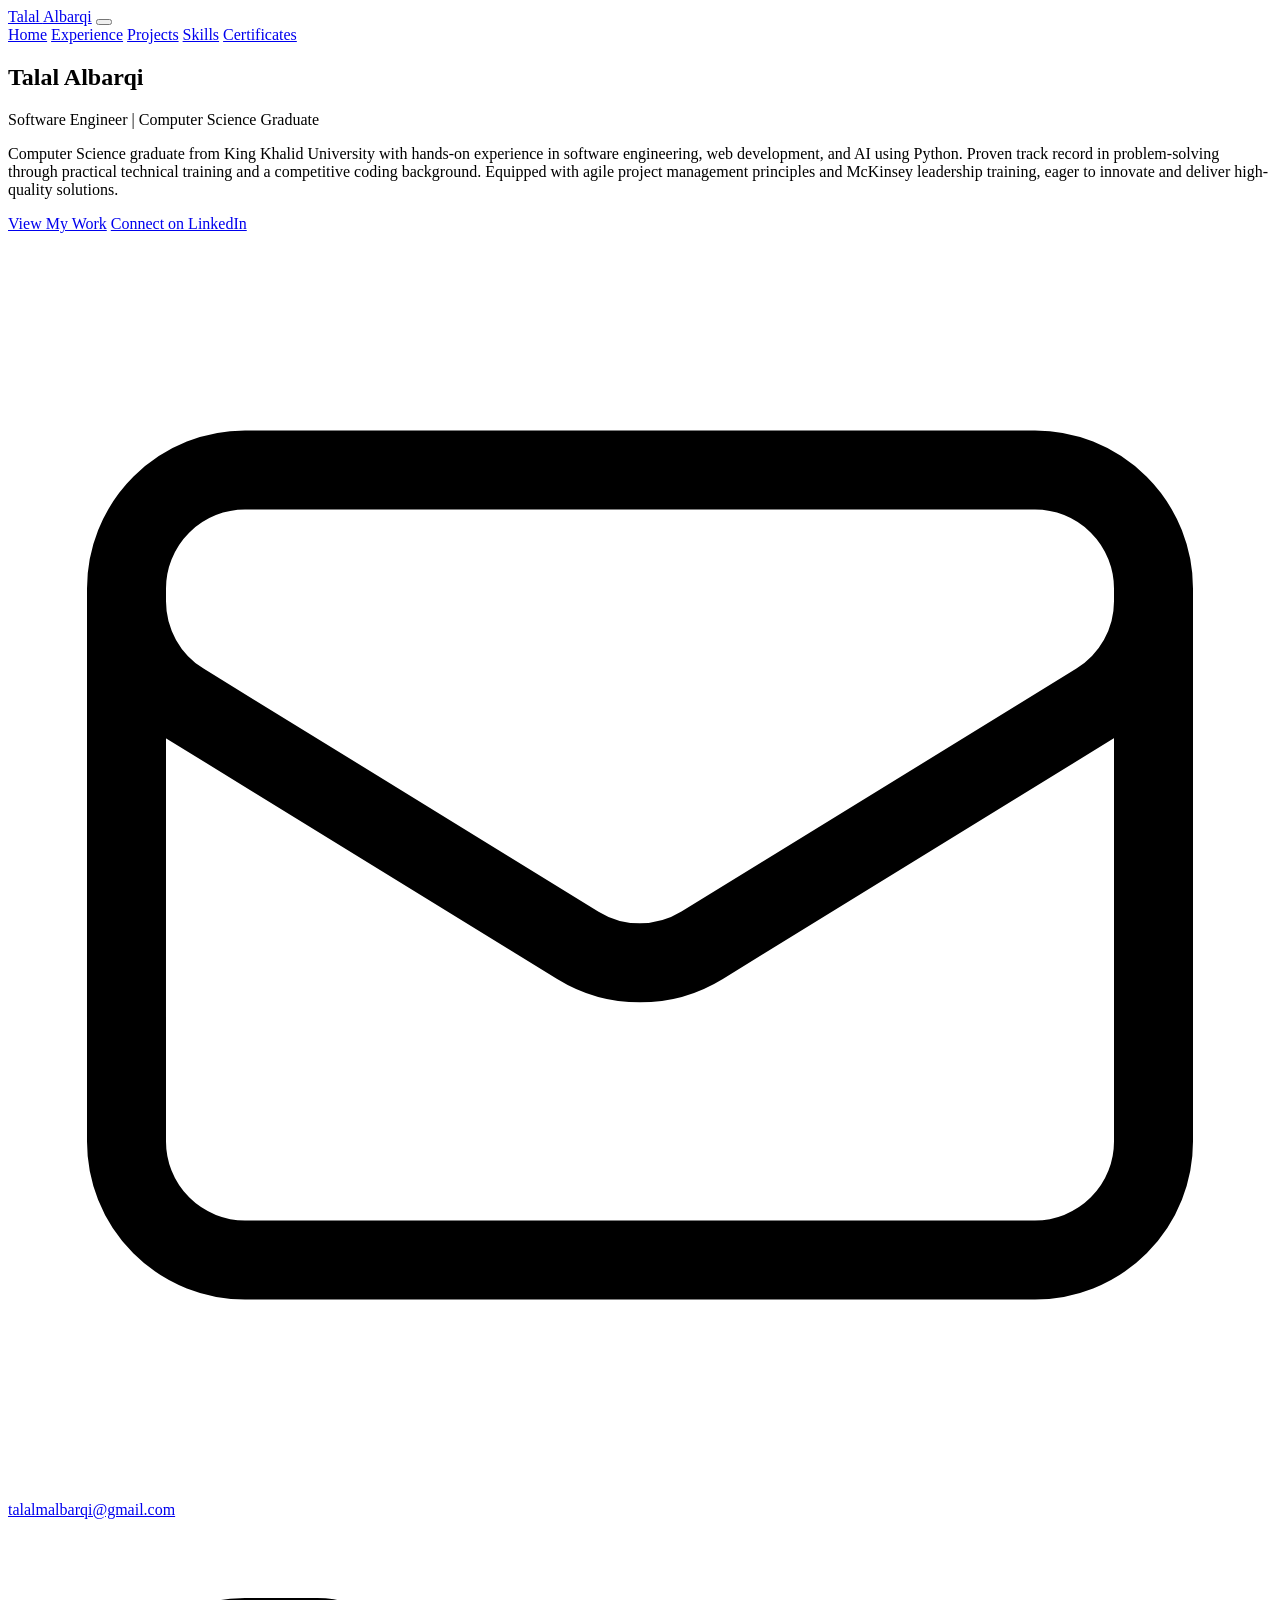
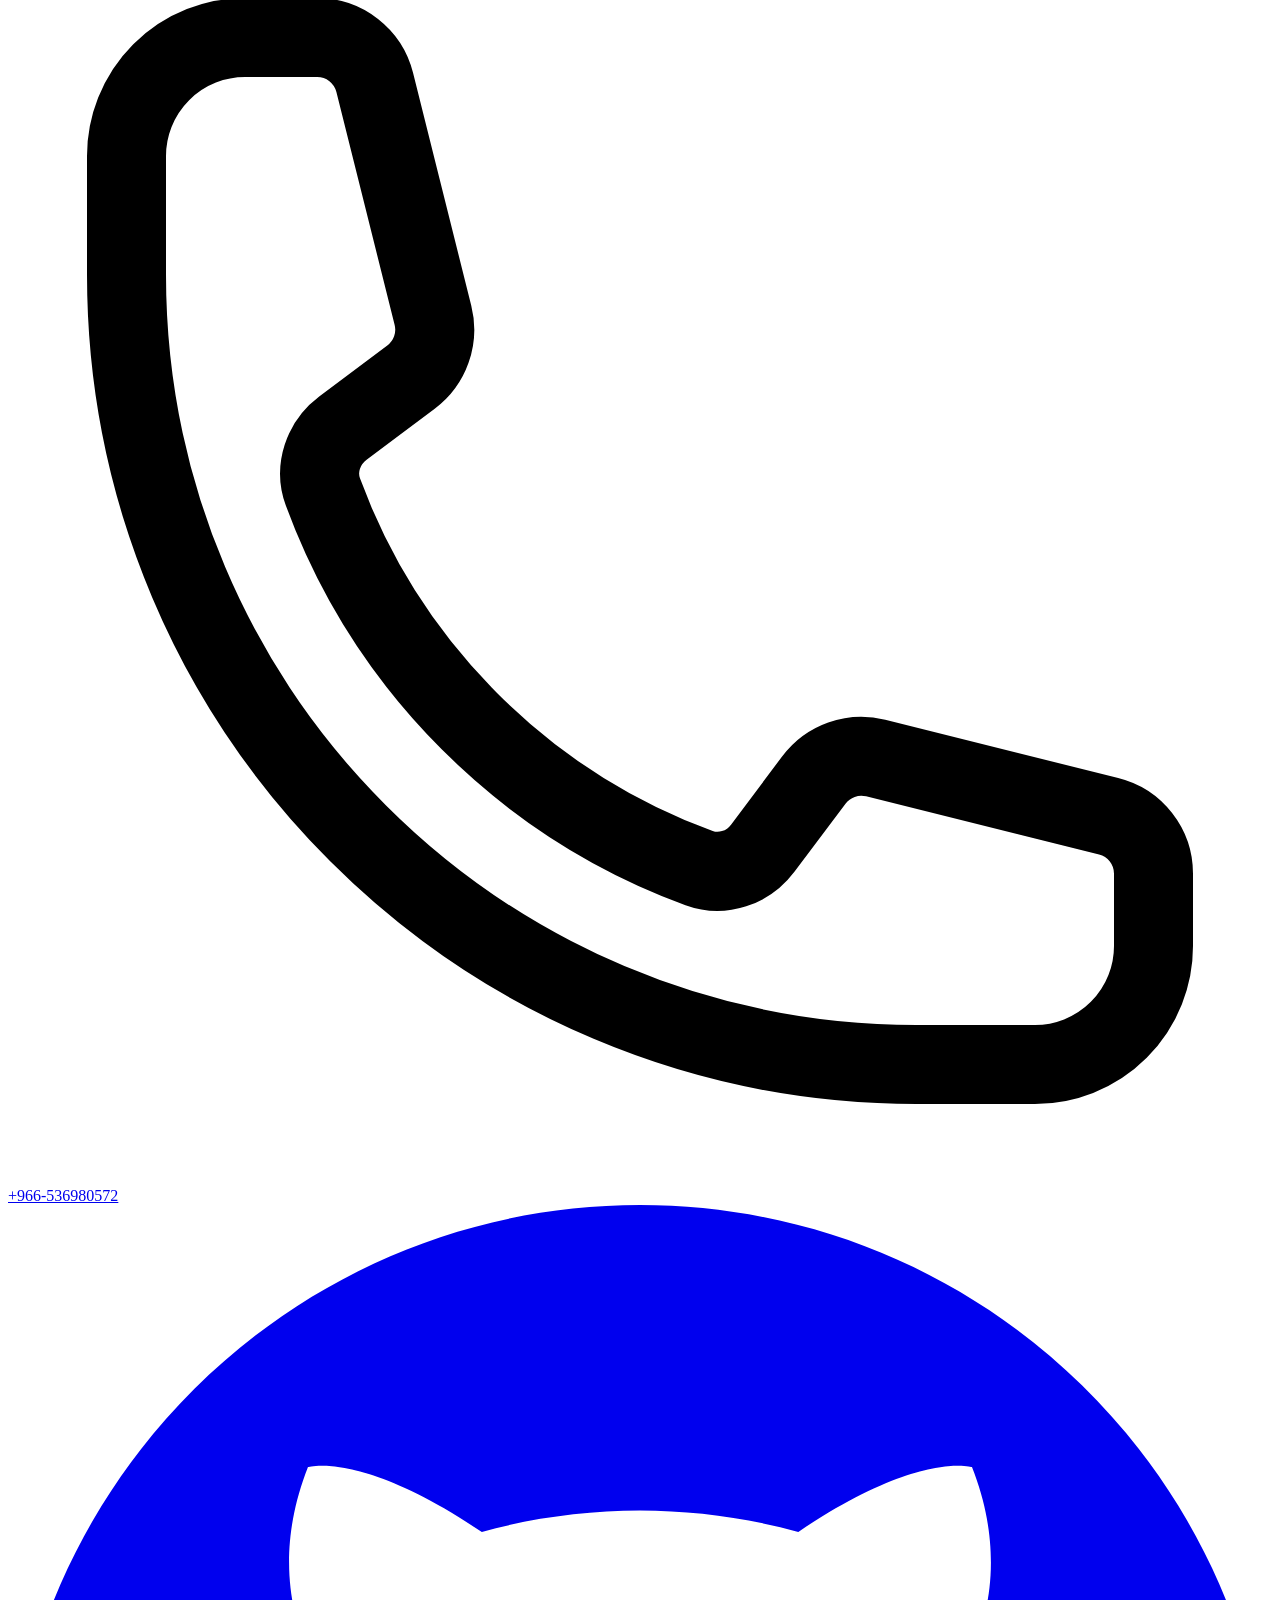
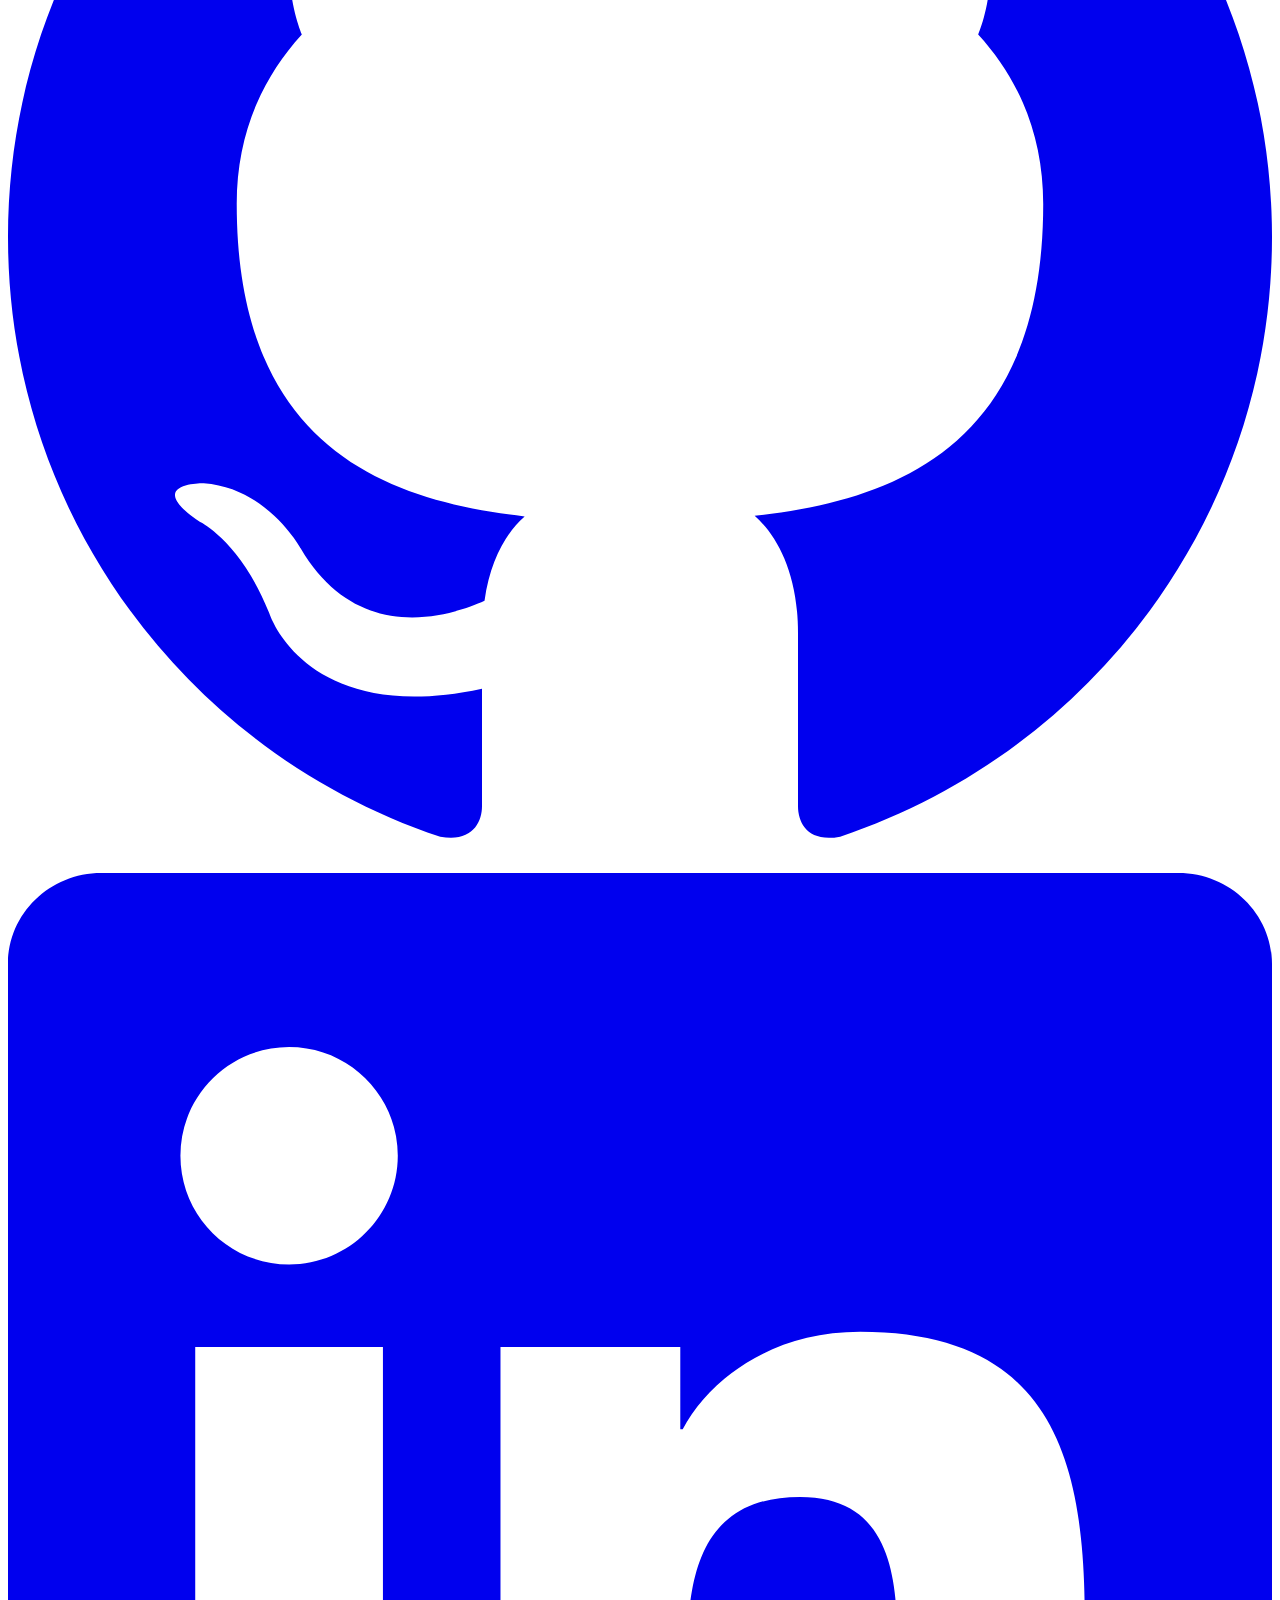
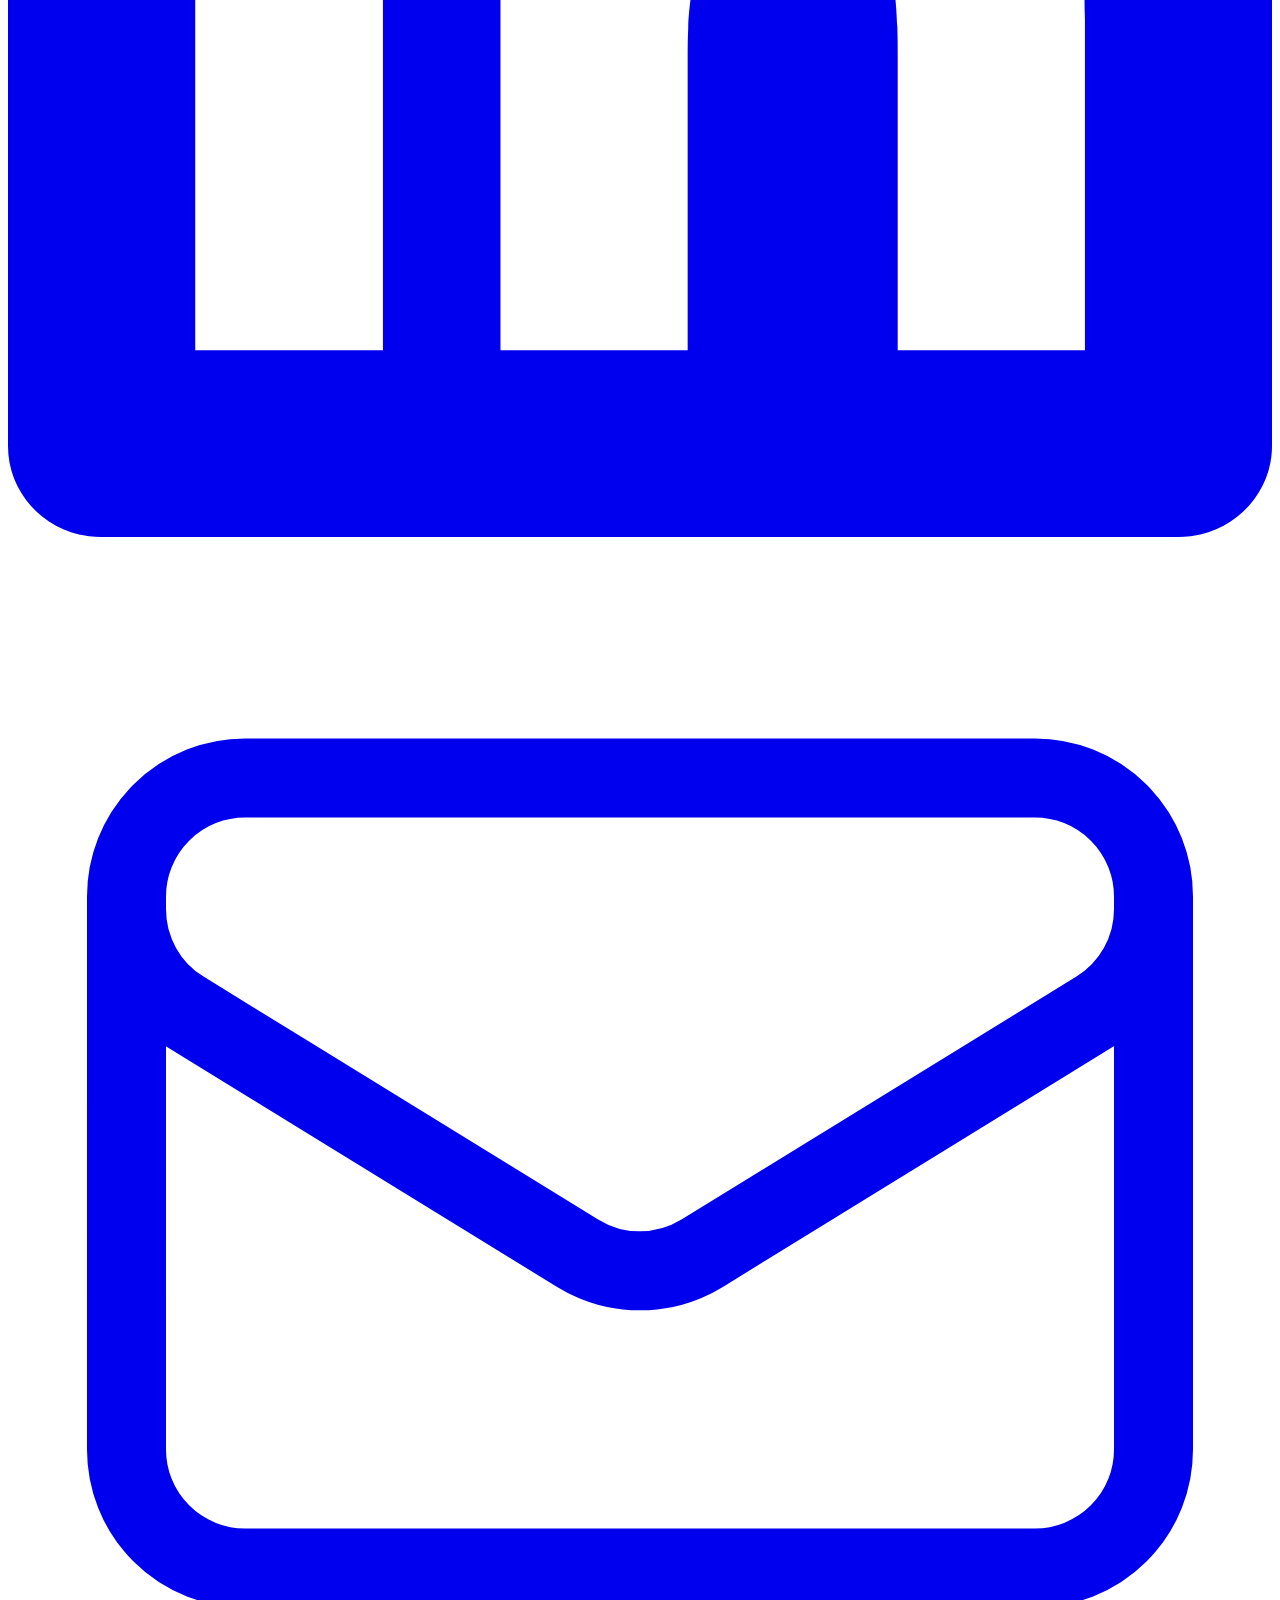
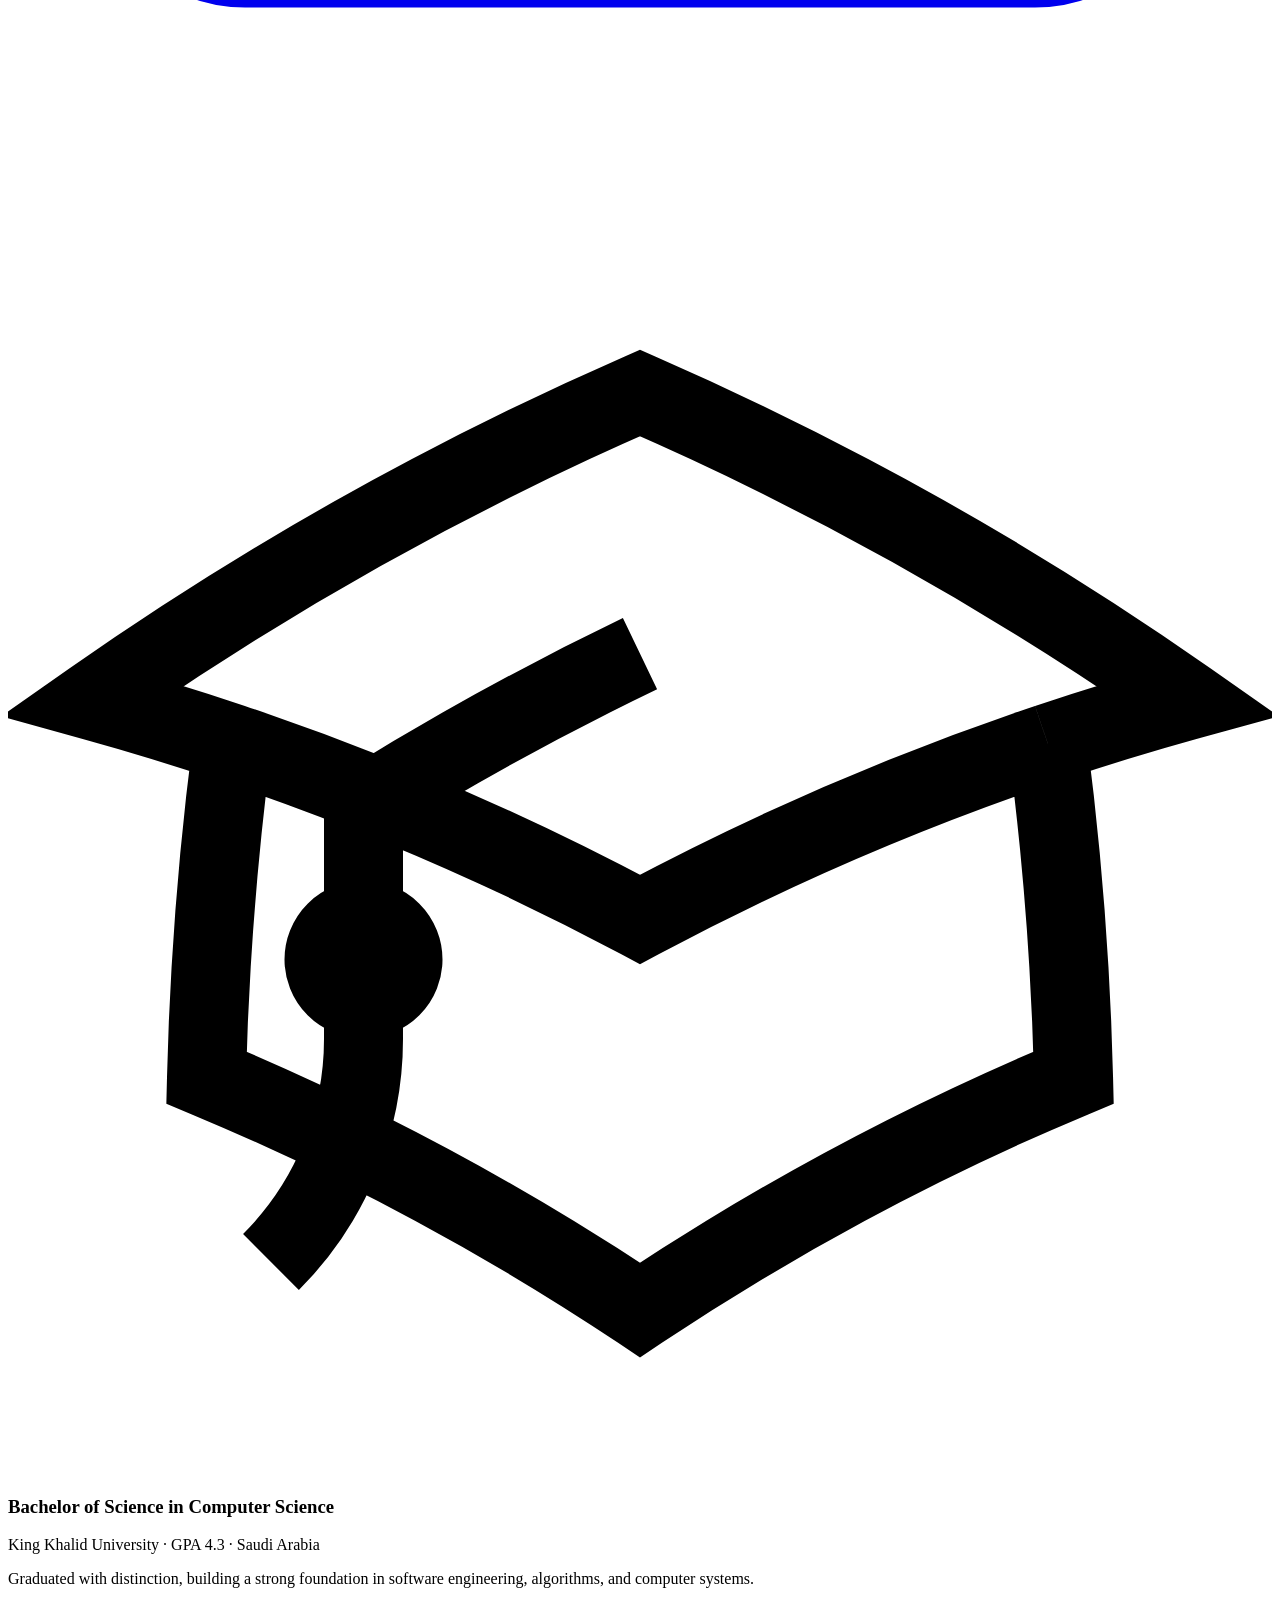
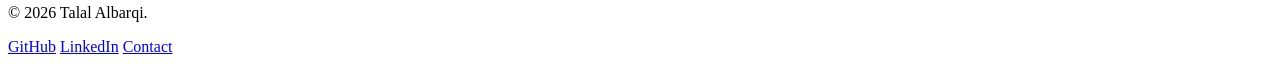
==== index.html @ 14ae24a8 "Add files via upload" ====
<!DOCTYPE html>
<html lang="en">
<head>
  <meta charset="UTF-8">
  <meta name="viewport" content="width=device-width, initial-scale=1.0">
  <meta name="description" content="Talal Albarqi - Software Engineer Portfolio. Computer Science graduate specializing in Machine Learning, Networking, and Web Development.">
  <title>Talal Albarqi</title>
  <link rel="preconnect" href="https://fonts.googleapis.com">
  <link rel="preconnect" href="https://fonts.gstatic.com" crossorigin>
  <link href="https://fonts.googleapis.com/css2?family=Inter:wght@400;500;600;700;800&family=Noto+Sans+Arabic:wght@400;600;700&display=swap" rel="stylesheet">
  <link rel="stylesheet" href="css/styles.css">
</head>
<body>

  <nav class="navbar">
    <div class="container">
      <a href="index.html" class="logo">Talal <span>Albarqi</span></a>
      <button class="nav-toggle" aria-label="Toggle navigation">
        <span></span>
        <span></span>
        <span></span>
      </button>
      <div class="nav-links">
        <a href="index.html" class="active">Home</a>
        <a href="experience.html">Experience</a>
        <a href="projects.html">Projects</a>
        <a href="skills.html">Skills</a>
        <a href="certificates.html">Certificates</a>
      </div>
    </div>
  </nav>

  <section class="hero">
    <div class="container">
      <div class="hero-content">
        <h1>Talal Albarqi</h1>
        <p class="hero-title"><span class="highlight">Software Engineer</span> | Computer Science Graduate</p>
        <p class="hero-about">
          Computer Science graduate from King Khalid University with hands-on experience in software engineering, web development, and AI using Python. Proven track record in problem-solving through practical technical training and a competitive coding background. Equipped with agile project management principles and McKinsey leadership training, eager to innovate and deliver high-quality solutions.
        </p>
        <div class="hero-actions">
          <a href="projects.html" class="btn btn-primary">View My Work</a>
          <a href="https://www.linkedin.com/in/talal-albarqi-62b97927b" target="_blank" rel="noopener noreferrer" class="btn btn-outline">Connect on LinkedIn</a>
        </div>
        <div class="hero-contact">
          <div class="contact-item">
            <svg xmlns="http://www.w3.org/2000/svg" fill="none" viewBox="0 0 24 24" stroke-width="1.5" stroke="currentColor"><path stroke-linecap="round" stroke-linejoin="round" d="M21.75 6.75v10.5a2.25 2.25 0 01-2.25 2.25h-15a2.25 2.25 0 01-2.25-2.25V6.75m19.5 0A2.25 2.25 0 0019.5 4.5h-15a2.25 2.25 0 00-2.25 2.25m19.5 0v.243a2.25 2.25 0 01-1.07 1.916l-7.5 4.615a2.25 2.25 0 01-2.36 0L3.32 8.91a2.25 2.25 0 01-1.07-1.916V6.75" /></svg>
            <a href="mailto:talalmalbarqi@gmail.com">talalmalbarqi@gmail.com</a>
          </div>
          <div class="contact-item">
            <svg xmlns="http://www.w3.org/2000/svg" fill="none" viewBox="0 0 24 24" stroke-width="1.5" stroke="currentColor"><path stroke-linecap="round" stroke-linejoin="round" d="M2.25 6.75c0 8.284 6.716 15 15 15h2.25a2.25 2.25 0 002.25-2.25v-1.372c0-.516-.351-.966-.852-1.091l-4.423-1.106c-.44-.11-.902.055-1.173.417l-.97 1.293c-.282.376-.769.542-1.21.38a12.035 12.035 0 01-7.143-7.143c-.162-.441.004-.928.38-1.21l1.293-.97c.363-.271.527-.734.417-1.173L6.963 3.102a1.125 1.125 0 00-1.091-.852H4.5A2.25 2.25 0 002.25 4.5v2.25z" /></svg>
            <a href="tel:+966536980572">+966-536980572</a>
          </div>
        </div>
        <div class="social-links">
          <a href="https://github.com/Talal-ALBarqi" target="_blank" rel="noopener noreferrer" class="social-link" aria-label="GitHub">
            <svg xmlns="http://www.w3.org/2000/svg" viewBox="0 0 24 24" fill="currentColor"><path d="M12 0c-6.626 0-12 5.373-12 12 0 5.302 3.438 9.8 8.207 11.387.599.111.793-.261.793-.577v-2.234c-3.338.726-4.033-1.416-4.033-1.416-.546-1.387-1.333-1.756-1.333-1.756-1.089-.745.083-.729.083-.729 1.205.084 1.839 1.237 1.839 1.237 1.07 1.834 2.807 1.304 3.492.997.107-.775.418-1.305.762-1.604-2.665-.305-5.467-1.334-5.467-5.931 0-1.311.469-2.381 1.236-3.221-.124-.303-.535-1.524.117-3.176 0 0 1.008-.322 3.301 1.23.957-.266 1.983-.399 3.003-.404 1.02.005 2.047.138 3.006.404 2.291-1.552 3.297-1.23 3.297-1.23.653 1.653.242 2.874.118 3.176.77.84 1.235 1.911 1.235 3.221 0 4.609-2.807 5.624-5.479 5.921.43.372.823 1.102.823 2.222v3.293c0 .319.192.694.801.576 4.765-1.589 8.199-6.086 8.199-11.386 0-6.627-5.373-12-12-12z"/></svg>
          </a>
          <a href="https://www.linkedin.com/in/talal-albarqi-62b97927b" target="_blank" rel="noopener noreferrer" class="social-link" aria-label="LinkedIn">
            <svg xmlns="http://www.w3.org/2000/svg" viewBox="0 0 24 24" fill="currentColor"><path d="M20.447 20.452h-3.554v-5.569c0-1.328-.027-3.037-1.852-3.037-1.853 0-2.136 1.445-2.136 2.939v5.667H9.351V9h3.414v1.561h.046c.477-.9 1.637-1.85 3.37-1.85 3.601 0 4.267 2.37 4.267 5.455v6.286zM5.337 7.433c-1.144 0-2.063-.926-2.063-2.065 0-1.138.92-2.063 2.063-2.063 1.14 0 2.064.925 2.064 2.063 0 1.139-.925 2.065-2.064 2.065zm1.782 13.019H3.555V9h3.564v11.452zM22.225 0H1.771C.792 0 0 .774 0 1.729v20.542C0 23.227.792 24 1.771 24h20.451C23.2 24 24 23.227 24 22.271V1.729C24 .774 23.2 0 22.222 0h.003z"/></svg>
          </a>
          <a href="mailto:talalmalbarqi@gmail.com" class="social-link" aria-label="Email">
            <svg xmlns="http://www.w3.org/2000/svg" fill="none" viewBox="0 0 24 24" stroke-width="1.5" stroke="currentColor"><path stroke-linecap="round" stroke-linejoin="round" d="M21.75 6.75v10.5a2.25 2.25 0 01-2.25 2.25h-15a2.25 2.25 0 01-2.25-2.25V6.75m19.5 0A2.25 2.25 0 0019.5 4.5h-15a2.25 2.25 0 00-2.25 2.25m19.5 0v.243a2.25 2.25 0 01-1.07 1.916l-7.5 4.615a2.25 2.25 0 01-2.36 0L3.32 8.91a2.25 2.25 0 01-1.07-1.916V6.75" /></svg>
          </a>
        </div>
      </div>
    </div>
  </section>

  <section class="section">
    <div class="container">
      <div class="education-banner fade-in">
        <div class="education-icon">
          <svg xmlns="http://www.w3.org/2000/svg" fill="none" viewBox="0 0 24 24" stroke-width="1.5" stroke="currentColor"><path d="M4.26 10.147a60.438 60.438 0 0 0-.491 6.347A48.62 48.62 0 0 1 12 20.904a48.62 48.62 0 0 1 8.232-4.41 60.46 60.46 0 0 0-.491-6.347m-15.482 0a50.636 50.636 0 0 0-2.658-.813A59.906 59.906 0 0 1 12 3.493a59.903 59.903 0 0 1 10.399 5.84c-.896.248-1.783.52-2.658.814m-15.482 0A50.717 50.717 0 0 1 12 13.489a50.702 50.702 0 0 1 7.74-3.342M6.75 15a.75.75 0 1 0 0-1.5.75.75 0 0 0 0 1.5Zm0 0v-3.675A55.378 55.378 0 0 1 12 8.443m-7.007 11.55A5.981 5.981 0 0 0 6.75 15.75v-1.5" /></svg>
        </div>
        <div>
          <h3>Bachelor of Science in Computer Science</h3>
          <p class="meta">King Khalid University · GPA 4.3 · Saudi Arabia</p>
          <p>Graduated with distinction, building a strong foundation in software engineering, algorithms, and computer systems.</p>
        </div>
      </div>
    </div>
  </section>

  <footer class="footer">
    <div class="container">
      <p>&copy; 2026 Talal Albarqi.</p>
      <div class="footer-links">
        <a href="https://github.com/Talal-ALBarqi" target="_blank" rel="noopener noreferrer">GitHub</a>
        <a href="https://www.linkedin.com/in/talal-albarqi-62b97927b" target="_blank" rel="noopener noreferrer">LinkedIn</a>
        <a href="mailto:talalmalbarqi@gmail.com">Contact</a>
      </div>
    </div>
  </footer>

  <script src="js/main.js"></script>
</body>
</html>
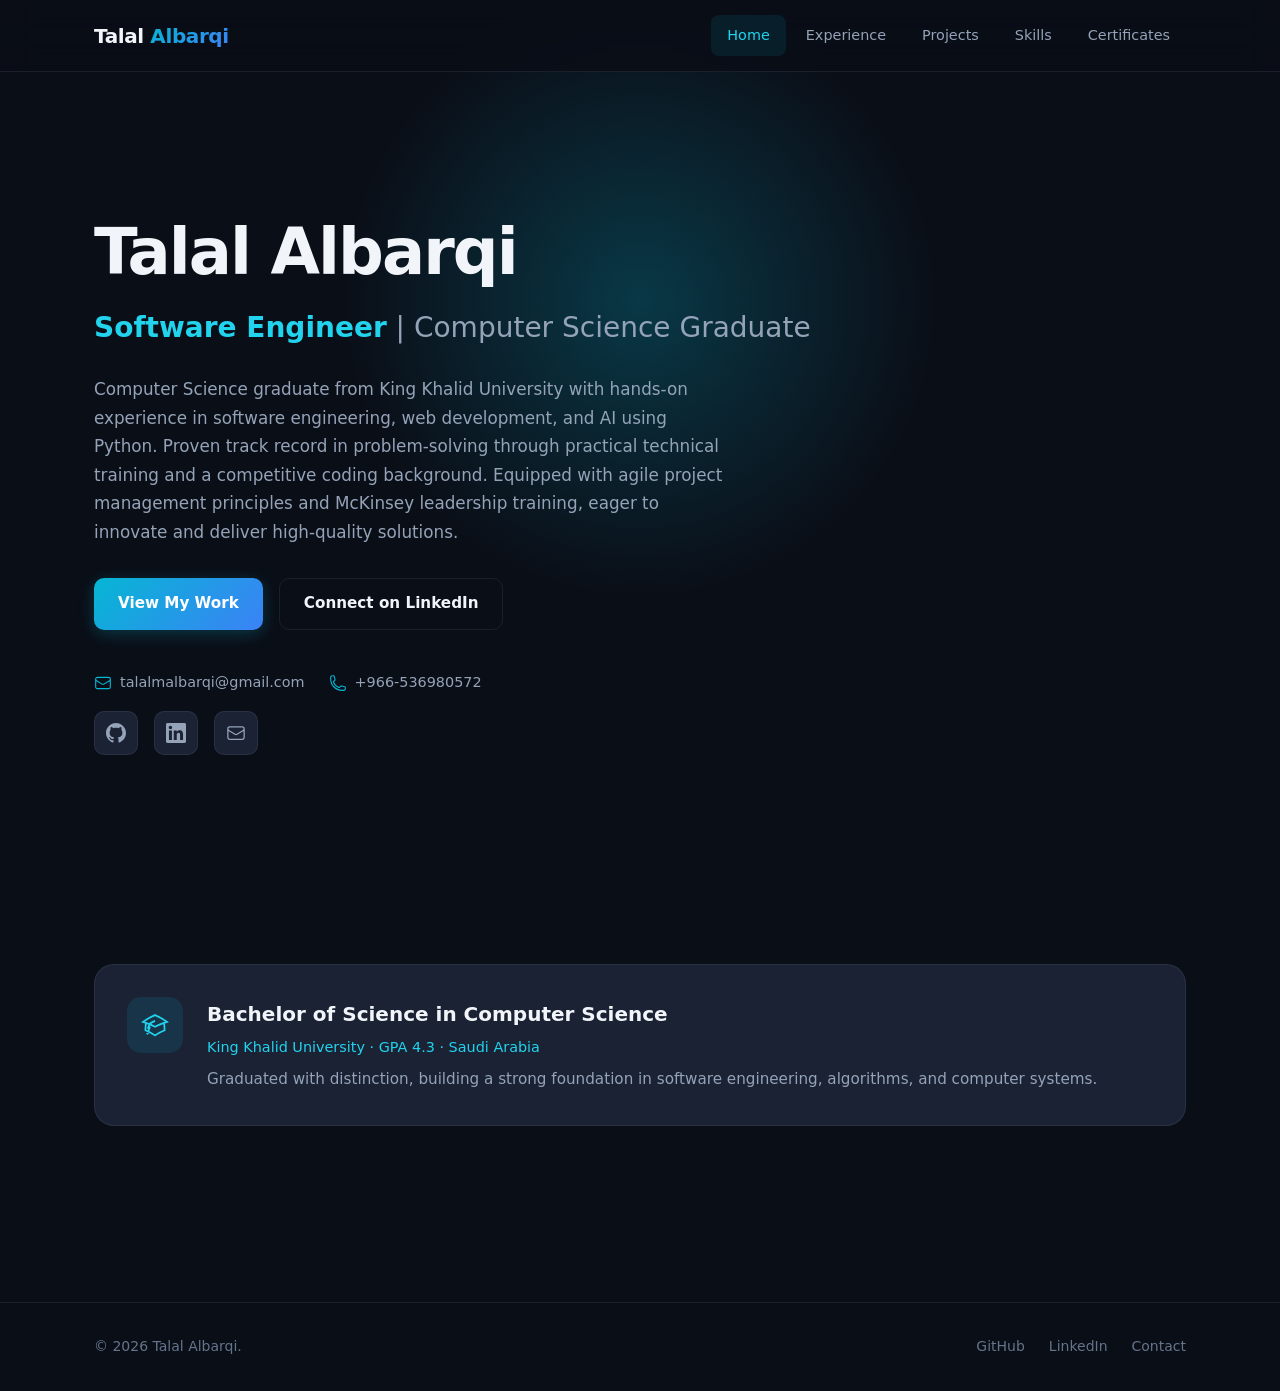
==== commit e679cb04: "Add files via upload" ====
--- a/index.html
+++ b/index.html
@@ -8,7 +8,7 @@
   <link rel="preconnect" href="https://fonts.googleapis.com">
   <link rel="preconnect" href="https://fonts.gstatic.com" crossorigin>
   <link href="https://fonts.googleapis.com/css2?family=Inter:wght@400;500;600;700;800&family=Noto+Sans+Arabic:wght@400;600;700&display=swap" rel="stylesheet">
-  <link rel="stylesheet" href="css/styles.css">
+  <link rel="stylesheet" href="styles.css">
 </head>
 <body>
 
@@ -93,6 +93,6 @@
     </div>
   </footer>
 
-  <script src="js/main.js"></script>
+  <script src="main.js"></script>
 </body>
 </html>
--- a/styles.css
+++ b/styles.css
@@ -0,0 +1,1077 @@
+/* ===== CSS Variables ===== */
+:root {
+  --bg-primary: #0a0e17;
+  --bg-secondary: #111827;
+  --bg-card: #1a2234;
+  --bg-card-hover: #1f2a40;
+  --text-primary: #f1f5f9;
+  --text-secondary: #94a3b8;
+  --text-muted: #64748b;
+  --accent: #06b6d4;
+  --accent-light: #22d3ee;
+  --accent-glow: rgba(6, 182, 212, 0.25);
+  --border: rgba(148, 163, 184, 0.12);
+  --gradient: linear-gradient(135deg, #06b6d4 0%, #3b82f6 100%);
+  --shadow: 0 4px 24px rgba(0, 0, 0, 0.4);
+  --radius: 12px;
+  --radius-lg: 20px;
+  --transition: 0.3s cubic-bezier(0.4, 0, 0.2, 1);
+  --nav-height: 72px;
+  --font: 'Inter', system-ui, -apple-system, sans-serif;
+  --font-ar: 'Noto Sans Arabic', 'Inter', sans-serif;
+}
+
+/* ===== Reset & Base ===== */
+*, *::before, *::after {
+  box-sizing: border-box;
+  margin: 0;
+  padding: 0;
+}
+
+html {
+  scroll-behavior: smooth;
+}
+
+body {
+  font-family: var(--font);
+  background-color: var(--bg-primary);
+  color: var(--text-primary);
+  line-height: 1.7;
+  min-height: 100vh;
+  overflow-x: hidden;
+}
+
+a {
+  color: var(--accent-light);
+  text-decoration: none;
+  transition: color var(--transition);
+}
+
+a:hover {
+  color: var(--accent);
+}
+
+img {
+  max-width: 100%;
+  display: block;
+}
+
+ul {
+  list-style: none;
+}
+
+.container {
+  width: 100%;
+  max-width: 1140px;
+  margin: 0 auto;
+  padding: 0 1.5rem;
+}
+
+/* ===== Navigation ===== */
+.navbar {
+  position: fixed;
+  top: 0;
+  left: 0;
+  right: 0;
+  height: var(--nav-height);
+  background: rgba(10, 14, 23, 0.85);
+  backdrop-filter: blur(16px);
+  border-bottom: 1px solid var(--border);
+  z-index: 1000;
+}
+
+.navbar .container {
+  display: flex;
+  align-items: center;
+  justify-content: space-between;
+  height: 100%;
+}
+
+.logo {
+  font-size: 1.25rem;
+  font-weight: 700;
+  color: var(--text-primary);
+  letter-spacing: -0.02em;
+}
+
+.logo span {
+  background: var(--gradient);
+  -webkit-background-clip: text;
+  -webkit-text-fill-color: transparent;
+  background-clip: text;
+}
+
+.nav-links {
+  display: flex;
+  align-items: center;
+  gap: 0.25rem;
+}
+
+.nav-links a {
+  color: var(--text-secondary);
+  font-size: 0.9rem;
+  font-weight: 500;
+  padding: 0.5rem 1rem;
+  border-radius: 8px;
+  transition: all var(--transition);
+}
+
+.nav-links a:hover,
+.nav-links a.active {
+  color: var(--text-primary);
+  background: rgba(6, 182, 212, 0.1);
+}
+
+.nav-links a.active {
+  color: var(--accent-light);
+}
+
+.nav-toggle {
+  display: none;
+  flex-direction: column;
+  gap: 5px;
+  background: none;
+  border: none;
+  cursor: pointer;
+  padding: 0.5rem;
+}
+
+.nav-toggle span {
+  display: block;
+  width: 24px;
+  height: 2px;
+  background: var(--text-primary);
+  border-radius: 2px;
+  transition: var(--transition);
+}
+
+/* ===== Hero Section ===== */
+.hero {
+  min-height: 100vh;
+  display: flex;
+  align-items: center;
+  padding-top: var(--nav-height);
+  position: relative;
+}
+
+.hero::before {
+  content: '';
+  position: absolute;
+  top: 0;
+  left: 50%;
+  transform: translateX(-50%);
+  width: 600px;
+  height: 600px;
+  background: radial-gradient(circle, var(--accent-glow) 0%, transparent 70%);
+  pointer-events: none;
+}
+
+.hero-content {
+  position: relative;
+  z-index: 1;
+}
+
+.hero-greeting {
+  font-size: 1.1rem;
+  color: var(--accent-light);
+  font-weight: 500;
+  margin-bottom: 0.75rem;
+  animation: fadeInUp 0.6s ease forwards;
+}
+
+.hero h1 {
+  font-size: clamp(2.5rem, 6vw, 4rem);
+  font-weight: 800;
+  letter-spacing: -0.03em;
+  line-height: 1.1;
+  margin-bottom: 1rem;
+  animation: fadeInUp 0.6s ease 0.1s forwards;
+  opacity: 0;
+}
+
+.hero-title {
+  font-size: clamp(1.25rem, 3vw, 1.75rem);
+  color: var(--text-secondary);
+  font-weight: 400;
+  margin-bottom: 1.5rem;
+  animation: fadeInUp 0.6s ease 0.2s forwards;
+  opacity: 0;
+}
+
+.hero-title .highlight {
+  color: var(--accent-light);
+  font-weight: 600;
+}
+
+.hero-about {
+  max-width: 640px;
+  color: var(--text-secondary);
+  font-size: 1.05rem;
+  margin-bottom: 2rem;
+  animation: fadeInUp 0.6s ease 0.3s forwards;
+  opacity: 0;
+}
+
+.hero-actions {
+  display: flex;
+  flex-wrap: wrap;
+  gap: 1rem;
+  margin-bottom: 2.5rem;
+  animation: fadeInUp 0.6s ease 0.4s forwards;
+  opacity: 0;
+}
+
+.btn {
+  display: inline-flex;
+  align-items: center;
+  gap: 0.5rem;
+  padding: 0.75rem 1.5rem;
+  border-radius: 10px;
+  font-size: 0.95rem;
+  font-weight: 600;
+  cursor: pointer;
+  border: none;
+  transition: all var(--transition);
+  font-family: var(--font);
+}
+
+.btn-primary {
+  background: var(--gradient);
+  color: #fff;
+  box-shadow: 0 4px 16px var(--accent-glow);
+}
+
+.btn-primary:hover {
+  transform: translateY(-2px);
+  box-shadow: 0 8px 24px var(--accent-glow);
+  color: #fff;
+}
+
+.btn-outline {
+  background: transparent;
+  color: var(--text-primary);
+  border: 1px solid var(--border);
+}
+
+.btn-outline:hover {
+  border-color: var(--accent);
+  background: rgba(6, 182, 212, 0.08);
+  color: var(--accent-light);
+}
+
+.hero-contact {
+  display: flex;
+  flex-wrap: wrap;
+  gap: 1.5rem;
+  animation: fadeInUp 0.6s ease 0.5s forwards;
+  opacity: 0;
+}
+
+.contact-item {
+  display: flex;
+  align-items: center;
+  gap: 0.5rem;
+  color: var(--text-secondary);
+  font-size: 0.9rem;
+}
+
+.contact-item svg {
+  width: 18px;
+  height: 18px;
+  color: var(--accent);
+  flex-shrink: 0;
+}
+
+.contact-item a {
+  color: var(--text-secondary);
+}
+
+.contact-item a:hover {
+  color: var(--accent-light);
+}
+
+/* ===== Page Header ===== */
+.page-header {
+  padding: calc(var(--nav-height) + 4rem) 0 3rem;
+  text-align: center;
+  position: relative;
+}
+
+.page-header::before {
+  content: '';
+  position: absolute;
+  top: 0;
+  left: 50%;
+  transform: translateX(-50%);
+  width: 400px;
+  height: 300px;
+  background: radial-gradient(circle, var(--accent-glow) 0%, transparent 70%);
+  pointer-events: none;
+}
+
+.page-header h1 {
+  font-size: clamp(2rem, 5vw, 3rem);
+  font-weight: 800;
+  letter-spacing: -0.03em;
+  margin-bottom: 0.75rem;
+  position: relative;
+}
+
+.page-header p {
+  color: var(--text-secondary);
+  font-size: 1.1rem;
+  max-width: 560px;
+  margin: 0 auto;
+  position: relative;
+}
+
+.page-header .arabic-title {
+  font-family: var(--font-ar);
+}
+
+/* ===== Section ===== */
+.section {
+  padding: 4rem 0;
+}
+
+.section-title {
+  font-size: 1.75rem;
+  font-weight: 700;
+  margin-bottom: 2rem;
+  letter-spacing: -0.02em;
+}
+
+.section-title span {
+  color: var(--accent-light);
+}
+
+/* ===== Cards ===== */
+.card {
+  background: var(--bg-card);
+  border: 1px solid var(--border);
+  border-radius: var(--radius-lg);
+  padding: 2rem;
+  transition: all var(--transition);
+}
+
+.card:hover {
+  background: var(--bg-card-hover);
+  border-color: rgba(6, 182, 212, 0.2);
+  transform: translateY(-4px);
+  box-shadow: var(--shadow);
+}
+
+/* ===== Education Banner ===== */
+.education-banner {
+  background: var(--bg-card);
+  border: 1px solid var(--border);
+  border-radius: var(--radius-lg);
+  padding: 2rem;
+  display: flex;
+  align-items: flex-start;
+  gap: 1.5rem;
+  margin-bottom: 3rem;
+}
+
+.education-icon {
+  width: 56px;
+  height: 56px;
+  background: rgba(6, 182, 212, 0.12);
+  border-radius: 14px;
+  display: flex;
+  align-items: center;
+  justify-content: center;
+  flex-shrink: 0;
+}
+
+.education-icon svg {
+  width: 28px;
+  height: 28px;
+  color: var(--accent-light);
+}
+
+.education-banner h3 {
+  font-size: 1.25rem;
+  margin-bottom: 0.25rem;
+}
+
+.education-banner .meta {
+  color: var(--accent-light);
+  font-size: 0.9rem;
+  font-weight: 500;
+  margin-bottom: 0.5rem;
+}
+
+.education-banner p {
+  color: var(--text-secondary);
+  font-size: 0.95rem;
+}
+
+/* ===== Timeline (Experience) ===== */
+.timeline {
+  position: relative;
+  padding-left: 2rem;
+}
+
+.timeline::before {
+  content: '';
+  position: absolute;
+  left: 0;
+  top: 8px;
+  bottom: 8px;
+  width: 2px;
+  background: linear-gradient(to bottom, var(--accent), transparent);
+}
+
+.timeline-item {
+  position: relative;
+  padding-bottom: 2.5rem;
+}
+
+.timeline-item:last-child {
+  padding-bottom: 0;
+}
+
+.timeline-item::before {
+  content: '';
+  position: absolute;
+  left: -2rem;
+  top: 8px;
+  width: 12px;
+  height: 12px;
+  background: var(--accent);
+  border-radius: 50%;
+  transform: translateX(-5px);
+  box-shadow: 0 0 12px var(--accent-glow);
+}
+
+.timeline-item .card {
+  margin-left: 0.5rem;
+}
+
+.timeline-date {
+  display: inline-block;
+  font-size: 0.85rem;
+  font-weight: 600;
+  color: var(--accent-light);
+  background: rgba(6, 182, 212, 0.1);
+  padding: 0.25rem 0.75rem;
+  border-radius: 6px;
+  margin-bottom: 0.75rem;
+}
+
+.timeline-item h3 {
+  font-size: 1.15rem;
+  margin-bottom: 0.25rem;
+}
+
+.timeline-item .company {
+  color: var(--text-secondary);
+  font-size: 0.95rem;
+  margin-bottom: 1rem;
+}
+
+.timeline-item ul {
+  list-style: none;
+}
+
+.timeline-item li {
+  color: var(--text-secondary);
+  font-size: 0.95rem;
+  padding-left: 1.25rem;
+  position: relative;
+  margin-bottom: 0.5rem;
+}
+
+.timeline-item li::before {
+  content: '▹';
+  position: absolute;
+  left: 0;
+  color: var(--accent);
+}
+
+/* ===== Projects Grid ===== */
+.projects-grid {
+  display: grid;
+  grid-template-columns: repeat(auto-fill, minmax(320px, 1fr));
+  gap: 1.5rem;
+}
+
+.project-card {
+  background: var(--bg-card);
+  border: 1px solid var(--border);
+  border-radius: var(--radius-lg);
+  overflow: hidden;
+  transition: all var(--transition);
+  display: flex;
+  flex-direction: column;
+}
+
+.project-card:hover {
+  border-color: rgba(6, 182, 212, 0.25);
+  transform: translateY(-4px);
+  box-shadow: var(--shadow);
+}
+
+.project-header {
+  padding: 1.5rem 1.5rem 0;
+  display: flex;
+  justify-content: space-between;
+  align-items: flex-start;
+}
+
+.project-icon {
+  width: 48px;
+  height: 48px;
+  background: rgba(6, 182, 212, 0.12);
+  border-radius: 12px;
+  display: flex;
+  align-items: center;
+  justify-content: center;
+}
+
+.project-icon svg {
+  width: 24px;
+  height: 24px;
+  color: var(--accent-light);
+}
+
+.project-links {
+  display: flex;
+  gap: 0.75rem;
+}
+
+.project-links a {
+  color: var(--text-muted);
+  transition: color var(--transition);
+}
+
+.project-links a:hover {
+  color: var(--accent-light);
+}
+
+.project-links svg {
+  width: 20px;
+  height: 20px;
+}
+
+.project-body {
+  padding: 1.25rem 1.5rem 1.5rem;
+  flex: 1;
+  display: flex;
+  flex-direction: column;
+}
+
+.project-body h3 {
+  font-size: 1.15rem;
+  margin-bottom: 0.75rem;
+}
+
+.project-body p {
+  color: var(--text-secondary);
+  font-size: 0.95rem;
+  flex: 1;
+  margin-bottom: 1.25rem;
+}
+
+.project-tags {
+  display: flex;
+  flex-wrap: wrap;
+  gap: 0.5rem;
+}
+
+.tag {
+  font-size: 0.75rem;
+  font-weight: 500;
+  color: var(--accent-light);
+  background: rgba(6, 182, 212, 0.1);
+  padding: 0.25rem 0.65rem;
+  border-radius: 6px;
+}
+
+.github-cta {
+  text-align: center;
+  margin-top: 3rem;
+  padding: 2.5rem;
+  background: var(--bg-card);
+  border: 1px solid var(--border);
+  border-radius: var(--radius-lg);
+}
+
+.github-cta h3 {
+  margin-bottom: 0.75rem;
+}
+
+.github-cta p {
+  color: var(--text-secondary);
+  margin-bottom: 1.5rem;
+}
+
+/* ===== Skills ===== */
+.skills-grid {
+  display: grid;
+  grid-template-columns: repeat(auto-fill, minmax(300px, 1fr));
+  gap: 1.5rem;
+}
+
+.skill-category {
+  background: var(--bg-card);
+  border: 1px solid var(--border);
+  border-radius: var(--radius-lg);
+  padding: 2rem;
+  transition: all var(--transition);
+}
+
+.skill-category:hover {
+  border-color: rgba(6, 182, 212, 0.2);
+  transform: translateY(-2px);
+}
+
+.skill-category h3 {
+  font-size: 1.1rem;
+  margin-bottom: 1.25rem;
+  display: flex;
+  align-items: center;
+  gap: 0.75rem;
+}
+
+.skill-category h3 svg {
+  width: 22px;
+  height: 22px;
+  color: var(--accent-light);
+}
+
+.skill-list {
+  display: flex;
+  flex-wrap: wrap;
+  gap: 0.6rem;
+}
+
+.skill-chip {
+  background: rgba(6, 182, 212, 0.08);
+  border: 1px solid rgba(6, 182, 212, 0.15);
+  color: var(--text-primary);
+  padding: 0.4rem 0.85rem;
+  border-radius: 8px;
+  font-size: 0.875rem;
+  font-weight: 500;
+  transition: all var(--transition);
+}
+
+.skill-chip:hover {
+  background: rgba(6, 182, 212, 0.15);
+  border-color: var(--accent);
+}
+
+/* Skill bars for visual appeal */
+.skill-bars {
+  margin-top: 3rem;
+}
+
+.skill-bar-item {
+  margin-bottom: 1.5rem;
+}
+
+.skill-bar-header {
+  display: flex;
+  justify-content: space-between;
+  margin-bottom: 0.5rem;
+  font-size: 0.9rem;
+  font-weight: 500;
+}
+
+.skill-bar-track {
+  height: 8px;
+  background: var(--bg-secondary);
+  border-radius: 4px;
+  overflow: hidden;
+}
+
+.skill-bar-fill {
+  height: 100%;
+  background: var(--gradient);
+  border-radius: 4px;
+  width: 0;
+  transition: width 1s ease;
+}
+
+/* ===== Certificates ===== */
+.certificates-grid {
+  display: grid;
+  grid-template-columns: repeat(auto-fill, minmax(300px, 1fr));
+  gap: 1.5rem;
+}
+
+.certificate-card {
+  background: var(--bg-card);
+  border: 1px solid var(--border);
+  border-radius: var(--radius-lg);
+  padding: 2rem;
+  text-align: center;
+  transition: all var(--transition);
+  position: relative;
+  overflow: hidden;
+}
+
+.certificate-card::before {
+  content: '';
+  position: absolute;
+  top: 0;
+  left: 0;
+  right: 0;
+  height: 4px;
+  background: var(--gradient);
+}
+
+.certificate-card:hover {
+  transform: translateY(-4px);
+  box-shadow: var(--shadow);
+  border-color: rgba(6, 182, 212, 0.2);
+}
+
+.cert-badge {
+  width: 64px;
+  height: 64px;
+  background: rgba(6, 182, 212, 0.12);
+  border-radius: 50%;
+  display: flex;
+  align-items: center;
+  justify-content: center;
+  margin: 0 auto 1.25rem;
+}
+
+.cert-badge svg {
+  width: 32px;
+  height: 32px;
+  color: var(--accent-light);
+}
+
+.certificate-card h3 {
+  font-size: 1.1rem;
+  margin-bottom: 0.5rem;
+}
+
+.certificate-card .issuer {
+  color: var(--accent-light);
+  font-size: 0.9rem;
+  font-weight: 500;
+  margin-bottom: 0.5rem;
+}
+
+.certificate-card .cert-date {
+  color: var(--text-muted);
+  font-size: 0.85rem;
+  margin-bottom: 1rem;
+}
+
+.certificate-card p {
+  color: var(--text-secondary);
+  font-size: 0.9rem;
+}
+
+.cert-placeholder-note {
+  text-align: center;
+  padding: 2rem;
+  background: rgba(6, 182, 212, 0.05);
+  border: 1px dashed rgba(6, 182, 212, 0.3);
+  border-radius: var(--radius-lg);
+  margin-top: 2rem;
+}
+
+.cert-placeholder-note p {
+  color: var(--text-secondary);
+  font-size: 0.95rem;
+}
+
+.cert-placeholder-note p.ar {
+  font-family: var(--font-ar);
+  margin-top: 0.5rem;
+  direction: rtl;
+}
+
+/* ===== LinkedIn Certificates Integration ===== */
+.linkedin-banner {
+  display: flex;
+  flex-wrap: wrap;
+  align-items: center;
+  gap: 1.5rem;
+  background: linear-gradient(135deg, rgba(10, 102, 194, 0.12) 0%, rgba(6, 182, 212, 0.08) 100%);
+  border: 1px solid rgba(10, 102, 194, 0.25);
+  border-radius: var(--radius-lg);
+  padding: 2rem;
+  margin-bottom: 2.5rem;
+}
+
+.linkedin-banner-icon {
+  width: 56px;
+  height: 56px;
+  background: rgba(10, 102, 194, 0.15);
+  border-radius: 14px;
+  display: flex;
+  align-items: center;
+  justify-content: center;
+  flex-shrink: 0;
+}
+
+.linkedin-banner-icon svg {
+  width: 28px;
+  height: 28px;
+  color: #0a66c2;
+}
+
+.linkedin-banner-content {
+  flex: 1;
+  min-width: 220px;
+}
+
+.linkedin-banner-content h2 {
+  font-size: 1.25rem;
+  margin-bottom: 0.35rem;
+}
+
+.linkedin-banner-content p {
+  color: var(--text-secondary);
+  font-size: 0.95rem;
+}
+
+.linkedin-banner-actions {
+  display: flex;
+  flex-wrap: wrap;
+  gap: 0.75rem;
+}
+
+.linkedin-banner-actions .btn svg {
+  width: 18px;
+  height: 18px;
+}
+
+.cert-linkedin-verify {
+  display: inline-flex;
+  align-items: center;
+  gap: 0.5rem;
+  margin-top: 1.25rem;
+  padding: 0.5rem 1rem;
+  background: rgba(10, 102, 194, 0.12);
+  border: 1px solid rgba(10, 102, 194, 0.25);
+  border-radius: 8px;
+  color: #70b7ff;
+  font-size: 0.85rem;
+  font-weight: 600;
+  transition: all var(--transition);
+}
+
+.cert-linkedin-verify svg {
+  width: 16px;
+  height: 16px;
+}
+
+.cert-linkedin-verify:hover {
+  background: rgba(10, 102, 194, 0.2);
+  border-color: #0a66c2;
+  color: #93c5fd;
+}
+
+.certificates-loading {
+  grid-column: 1 / -1;
+  text-align: center;
+  padding: 4rem 2rem;
+  color: var(--text-secondary);
+}
+
+.loading-spinner {
+  width: 40px;
+  height: 40px;
+  border: 3px solid var(--border);
+  border-top-color: var(--accent);
+  border-radius: 50%;
+  margin: 0 auto 1rem;
+  animation: spin 0.8s linear infinite;
+}
+
+@keyframes spin {
+  to { transform: rotate(360deg); }
+}
+
+.certificates-empty {
+  grid-column: 1 / -1;
+  text-align: center;
+  padding: 3rem 2rem;
+  background: var(--bg-card);
+  border: 1px solid var(--border);
+  border-radius: var(--radius-lg);
+}
+
+.cert-empty-icon {
+  width: 72px;
+  height: 72px;
+  background: rgba(10, 102, 194, 0.12);
+  border-radius: 50%;
+  display: flex;
+  align-items: center;
+  justify-content: center;
+  margin: 0 auto 1.5rem;
+}
+
+.cert-empty-icon svg {
+  width: 36px;
+  height: 36px;
+  color: #0a66c2;
+}
+
+.certificates-empty h3 {
+  font-size: 1.35rem;
+  margin-bottom: 0.75rem;
+}
+
+.certificates-empty p {
+  color: var(--text-secondary);
+  max-width: 520px;
+  margin: 0 auto 1.5rem;
+  font-size: 0.95rem;
+}
+
+.cert-empty-note.ar {
+  font-family: var(--font-ar);
+  direction: rtl;
+  color: var(--text-muted);
+  font-size: 0.9rem;
+  margin-top: 1rem;
+}
+
+/* ===== Social Links ===== */
+.social-links {
+  display: flex;
+  gap: 1rem;
+  margin-top: 1rem;
+}
+
+.social-link {
+  width: 44px;
+  height: 44px;
+  display: flex;
+  align-items: center;
+  justify-content: center;
+  background: var(--bg-card);
+  border: 1px solid var(--border);
+  border-radius: 10px;
+  color: var(--text-secondary);
+  transition: all var(--transition);
+}
+
+.social-link:hover {
+  background: rgba(6, 182, 212, 0.1);
+  border-color: var(--accent);
+  color: var(--accent-light);
+  transform: translateY(-2px);
+}
+
+.social-link svg {
+  width: 20px;
+  height: 20px;
+}
+
+/* ===== Footer ===== */
+.footer {
+  border-top: 1px solid var(--border);
+  padding: 2rem 0;
+  margin-top: 4rem;
+}
+
+.footer .container {
+  display: flex;
+  flex-wrap: wrap;
+  justify-content: space-between;
+  align-items: center;
+  gap: 1rem;
+}
+
+.footer p {
+  color: var(--text-muted);
+  font-size: 0.875rem;
+}
+
+.footer-links {
+  display: flex;
+  gap: 1.5rem;
+}
+
+.footer-links a {
+  color: var(--text-muted);
+  font-size: 0.875rem;
+}
+
+.footer-links a:hover {
+  color: var(--accent-light);
+}
+
+/* ===== Animations ===== */
+@keyframes fadeInUp {
+  from {
+    opacity: 0;
+    transform: translateY(20px);
+  }
+  to {
+    opacity: 1;
+    transform: translateY(0);
+  }
+}
+
+.fade-in {
+  opacity: 0;
+  transform: translateY(24px);
+  transition: opacity 0.6s ease, transform 0.6s ease;
+}
+
+.fade-in.visible {
+  opacity: 1;
+  transform: translateY(0);
+}
+
+/* ===== Responsive ===== */
+@media (max-width: 768px) {
+  .nav-toggle {
+    display: flex;
+  }
+
+  .nav-links {
+    position: fixed;
+    top: var(--nav-height);
+    left: 0;
+    right: 0;
+    background: rgba(10, 14, 23, 0.97);
+    backdrop-filter: blur(16px);
+    flex-direction: column;
+    padding: 1rem;
+    border-bottom: 1px solid var(--border);
+    transform: translateY(-120%);
+    opacity: 0;
+    transition: all var(--transition);
+    pointer-events: none;
+  }
+
+  .nav-links.open {
+    transform: translateY(0);
+    opacity: 1;
+    pointer-events: all;
+  }
+
+  .nav-links a {
+    width: 100%;
+    text-align: center;
+    padding: 0.85rem;
+  }
+
+  .education-banner {
+    flex-direction: column;
+  }
+
+  .hero-contact {
+    flex-direction: column;
+    gap: 0.75rem;
+  }
+
+  .footer .container {
+    flex-direction: column;
+    text-align: center;
+  }
+}
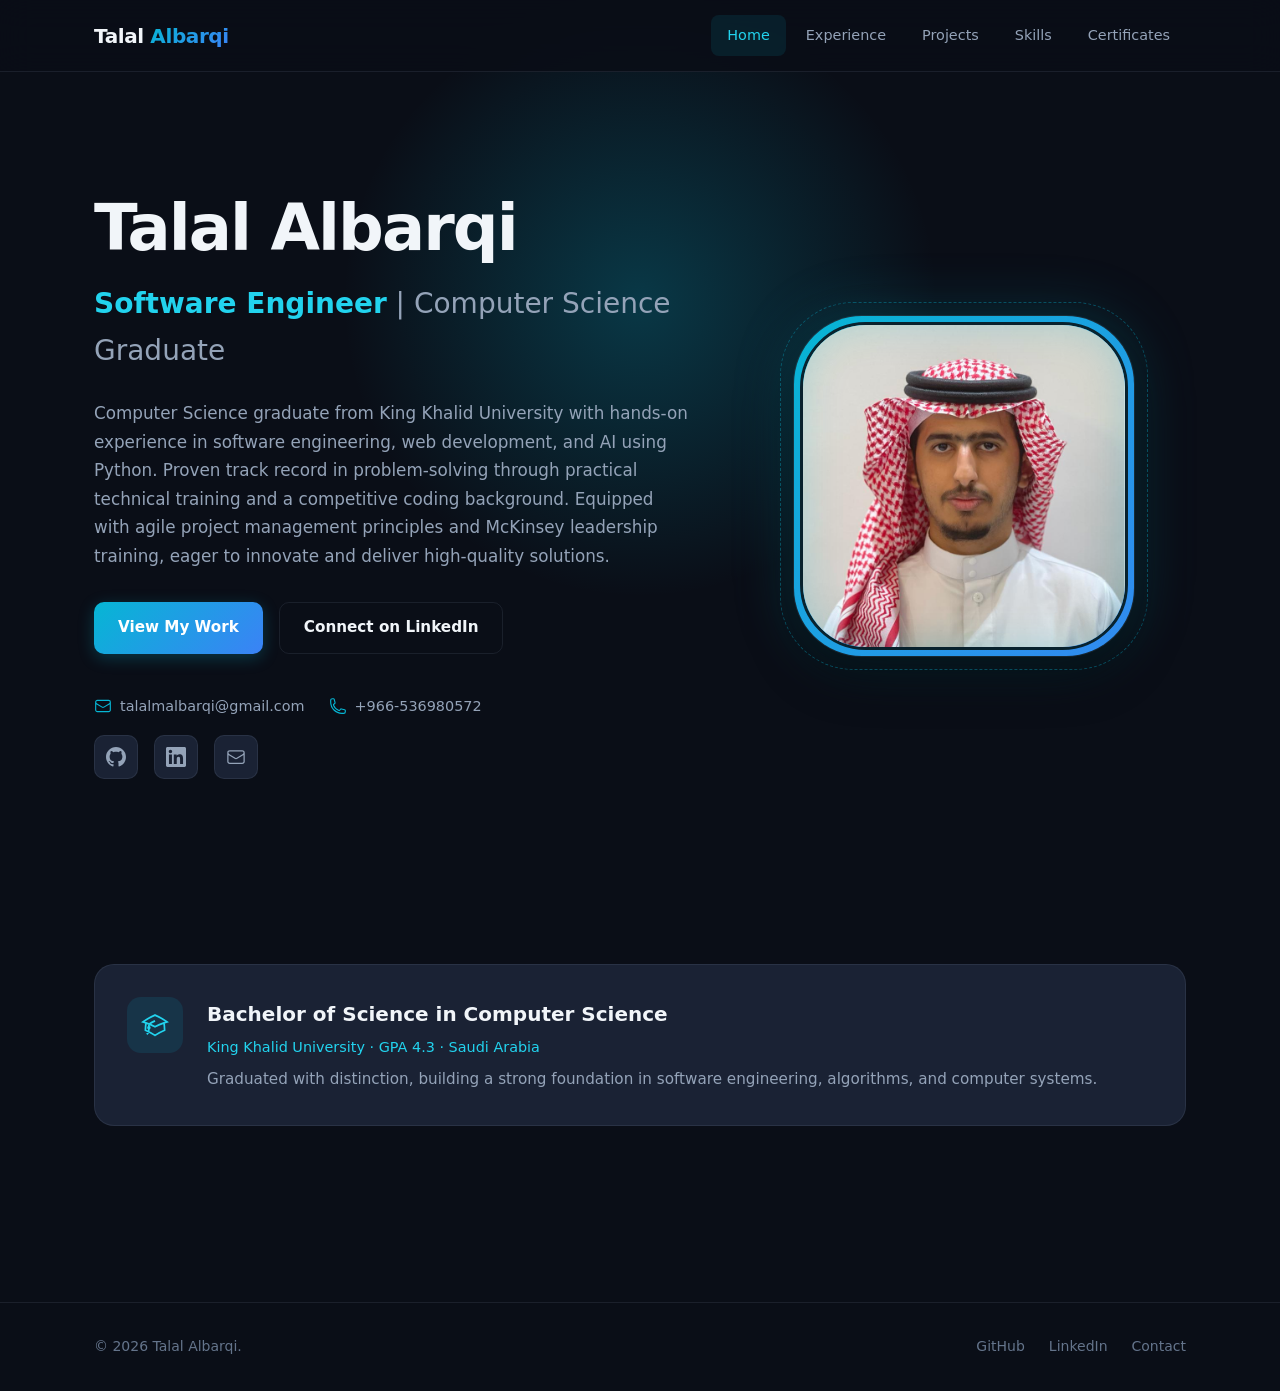
==== commit bdea1a21: "Add files via upload" ====
--- a/index.html
+++ b/index.html
@@ -32,36 +32,44 @@
 
   <section class="hero">
     <div class="container">
-      <div class="hero-content">
-        <h1>Talal Albarqi</h1>
-        <p class="hero-title"><span class="highlight">Software Engineer</span> | Computer Science Graduate</p>
-        <p class="hero-about">
-          Computer Science graduate from King Khalid University with hands-on experience in software engineering, web development, and AI using Python. Proven track record in problem-solving through practical technical training and a competitive coding background. Equipped with agile project management principles and McKinsey leadership training, eager to innovate and deliver high-quality solutions.
-        </p>
-        <div class="hero-actions">
-          <a href="projects.html" class="btn btn-primary">View My Work</a>
-          <a href="https://www.linkedin.com/in/talal-albarqi-62b97927b" target="_blank" rel="noopener noreferrer" class="btn btn-outline">Connect on LinkedIn</a>
-        </div>
-        <div class="hero-contact">
-          <div class="contact-item">
-            <svg xmlns="http://www.w3.org/2000/svg" fill="none" viewBox="0 0 24 24" stroke-width="1.5" stroke="currentColor"><path stroke-linecap="round" stroke-linejoin="round" d="M21.75 6.75v10.5a2.25 2.25 0 01-2.25 2.25h-15a2.25 2.25 0 01-2.25-2.25V6.75m19.5 0A2.25 2.25 0 0019.5 4.5h-15a2.25 2.25 0 00-2.25 2.25m19.5 0v.243a2.25 2.25 0 01-1.07 1.916l-7.5 4.615a2.25 2.25 0 01-2.36 0L3.32 8.91a2.25 2.25 0 01-1.07-1.916V6.75" /></svg>
-            <a href="mailto:talalmalbarqi@gmail.com">talalmalbarqi@gmail.com</a>
+      <div class="hero-grid">
+        <div class="hero-content">
+          <h1>Talal Albarqi</h1>
+          <p class="hero-title"><span class="highlight">Software Engineer</span> | Computer Science Graduate</p>
+          <p class="hero-about">
+            Computer Science graduate from King Khalid University with hands-on experience in software engineering, web development, and AI using Python. Proven track record in problem-solving through practical technical training and a competitive coding background. Equipped with agile project management principles and McKinsey leadership training, eager to innovate and deliver high-quality solutions.
+          </p>
+          <div class="hero-actions">
+            <a href="projects.html" class="btn btn-primary">View My Work</a>
+            <a href="https://www.linkedin.com/in/talal-albarqi-62b97927b" target="_blank" rel="noopener noreferrer" class="btn btn-outline">Connect on LinkedIn</a>
           </div>
-          <div class="contact-item">
-            <svg xmlns="http://www.w3.org/2000/svg" fill="none" viewBox="0 0 24 24" stroke-width="1.5" stroke="currentColor"><path stroke-linecap="round" stroke-linejoin="round" d="M2.25 6.75c0 8.284 6.716 15 15 15h2.25a2.25 2.25 0 002.25-2.25v-1.372c0-.516-.351-.966-.852-1.091l-4.423-1.106c-.44-.11-.902.055-1.173.417l-.97 1.293c-.282.376-.769.542-1.21.38a12.035 12.035 0 01-7.143-7.143c-.162-.441.004-.928.38-1.21l1.293-.97c.363-.271.527-.734.417-1.173L6.963 3.102a1.125 1.125 0 00-1.091-.852H4.5A2.25 2.25 0 002.25 4.5v2.25z" /></svg>
-            <a href="tel:+966536980572">+966-536980572</a>
+          <div class="hero-contact">
+            <div class="contact-item">
+              <svg xmlns="http://www.w3.org/2000/svg" fill="none" viewBox="0 0 24 24" stroke-width="1.5" stroke="currentColor"><path stroke-linecap="round" stroke-linejoin="round" d="M21.75 6.75v10.5a2.25 2.25 0 01-2.25 2.25h-15a2.25 2.25 0 01-2.25-2.25V6.75m19.5 0A2.25 2.25 0 0019.5 4.5h-15a2.25 2.25 0 00-2.25 2.25m19.5 0v.243a2.25 2.25 0 01-1.07 1.916l-7.5 4.615a2.25 2.25 0 01-2.36 0L3.32 8.91a2.25 2.25 0 01-1.07-1.916V6.75" /></svg>
+              <a href="mailto:talalmalbarqi@gmail.com">talalmalbarqi@gmail.com</a>
+            </div>
+            <div class="contact-item">
+              <svg xmlns="http://www.w3.org/2000/svg" fill="none" viewBox="0 0 24 24" stroke-width="1.5" stroke="currentColor"><path stroke-linecap="round" stroke-linejoin="round" d="M2.25 6.75c0 8.284 6.716 15 15 15h2.25a2.25 2.25 0 002.25-2.25v-1.372c0-.516-.351-.966-.852-1.091l-4.423-1.106c-.44-.11-.902.055-1.173.417l-.97 1.293c-.282.376-.769.542-1.21.38a12.035 12.035 0 01-7.143-7.143c-.162-.441.004-.928.38-1.21l1.293-.97c.363-.271.527-.734.417-1.173L6.963 3.102a1.125 1.125 0 00-1.091-.852H4.5A2.25 2.25 0 002.25 4.5v2.25z" /></svg>
+              <a href="tel:+966536980572">+966-536980572</a>
+            </div>
+          </div>
+          <div class="social-links">
+            <a href="https://github.com/Talal-ALBarqi" target="_blank" rel="noopener noreferrer" class="social-link" aria-label="GitHub">
+              <svg xmlns="http://www.w3.org/2000/svg" viewBox="0 0 24 24" fill="currentColor"><path d="M12 0c-6.626 0-12 5.373-12 12 0 5.302 3.438 9.8 8.207 11.387.599.111.793-.261.793-.577v-2.234c-3.338.726-4.033-1.416-4.033-1.416-.546-1.387-1.333-1.756-1.333-1.756-1.089-.745.083-.729.083-.729 1.205.084 1.839 1.237 1.839 1.237 1.07 1.834 2.807 1.304 3.492.997.107-.775.418-1.305.762-1.604-2.665-.305-5.467-1.334-5.467-5.931 0-1.311.469-2.381 1.236-3.221-.124-.303-.535-1.524.117-3.176 0 0 1.008-.322 3.301 1.23.957-.266 1.983-.399 3.003-.404 1.02.005 2.047.138 3.006.404 2.291-1.552 3.297-1.23 3.297-1.23.653 1.653.242 2.874.118 3.176.77.84 1.235 1.911 1.235 3.221 0 4.609-2.807 5.624-5.479 5.921.43.372.823 1.102.823 2.222v3.293c0 .319.192.694.801.576 4.765-1.589 8.199-6.086 8.199-11.386 0-6.627-5.373-12-12-12z"/></svg>
+            </a>
+            <a href="https://www.linkedin.com/in/talal-albarqi-62b97927b" target="_blank" rel="noopener noreferrer" class="social-link" aria-label="LinkedIn">
+              <svg xmlns="http://www.w3.org/2000/svg" viewBox="0 0 24 24" fill="currentColor"><path d="M20.447 20.452h-3.554v-5.569c0-1.328-.027-3.037-1.852-3.037-1.853 0-2.136 1.445-2.136 2.939v5.667H9.351V9h3.414v1.561h.046c.477-.9 1.637-1.85 3.37-1.85 3.601 0 4.267 2.37 4.267 5.455v6.286zM5.337 7.433c-1.144 0-2.063-.926-2.063-2.065 0-1.138.92-2.063 2.063-2.063 1.14 0 2.064.925 2.064 2.063 0 1.139-.925 2.065-2.064 2.065zm1.782 13.019H3.555V9h3.564v11.452zM22.225 0H1.771C.792 0 0 .774 0 1.729v20.542C0 23.227.792 24 1.771 24h20.451C23.2 24 24 23.227 24 22.271V1.729C24 .774 23.2 0 22.222 0h.003z"/></svg>
+            </a>
+            <a href="mailto:talalmalbarqi@gmail.com" class="social-link" aria-label="Email">
+              <svg xmlns="http://www.w3.org/2000/svg" fill="none" viewBox="0 0 24 24" stroke-width="1.5" stroke="currentColor"><path stroke-linecap="round" stroke-linejoin="round" d="M21.75 6.75v10.5a2.25 2.25 0 01-2.25 2.25h-15a2.25 2.25 0 01-2.25-2.25V6.75m19.5 0A2.25 2.25 0 0019.5 4.5h-15a2.25 2.25 0 00-2.25 2.25m19.5 0v.243a2.25 2.25 0 01-1.07 1.916l-7.5 4.615a2.25 2.25 0 01-2.36 0L3.32 8.91a2.25 2.25 0 01-1.07-1.916V6.75" /></svg>
+            </a>
           </div>
         </div>
-        <div class="social-links">
-          <a href="https://github.com/Talal-ALBarqi" target="_blank" rel="noopener noreferrer" class="social-link" aria-label="GitHub">
-            <svg xmlns="http://www.w3.org/2000/svg" viewBox="0 0 24 24" fill="currentColor"><path d="M12 0c-6.626 0-12 5.373-12 12 0 5.302 3.438 9.8 8.207 11.387.599.111.793-.261.793-.577v-2.234c-3.338.726-4.033-1.416-4.033-1.416-.546-1.387-1.333-1.756-1.333-1.756-1.089-.745.083-.729.083-.729 1.205.084 1.839 1.237 1.839 1.237 1.07 1.834 2.807 1.304 3.492.997.107-.775.418-1.305.762-1.604-2.665-.305-5.467-1.334-5.467-5.931 0-1.311.469-2.381 1.236-3.221-.124-.303-.535-1.524.117-3.176 0 0 1.008-.322 3.301 1.23.957-.266 1.983-.399 3.003-.404 1.02.005 2.047.138 3.006.404 2.291-1.552 3.297-1.23 3.297-1.23.653 1.653.242 2.874.118 3.176.77.84 1.235 1.911 1.235 3.221 0 4.609-2.807 5.624-5.479 5.921.43.372.823 1.102.823 2.222v3.293c0 .319.192.694.801.576 4.765-1.589 8.199-6.086 8.199-11.386 0-6.627-5.373-12-12-12z"/></svg>
-          </a>
-          <a href="https://www.linkedin.com/in/talal-albarqi-62b97927b" target="_blank" rel="noopener noreferrer" class="social-link" aria-label="LinkedIn">
-            <svg xmlns="http://www.w3.org/2000/svg" viewBox="0 0 24 24" fill="currentColor"><path d="M20.447 20.452h-3.554v-5.569c0-1.328-.027-3.037-1.852-3.037-1.853 0-2.136 1.445-2.136 2.939v5.667H9.351V9h3.414v1.561h.046c.477-.9 1.637-1.85 3.37-1.85 3.601 0 4.267 2.37 4.267 5.455v6.286zM5.337 7.433c-1.144 0-2.063-.926-2.063-2.065 0-1.138.92-2.063 2.063-2.063 1.14 0 2.064.925 2.064 2.063 0 1.139-.925 2.065-2.064 2.065zm1.782 13.019H3.555V9h3.564v11.452zM22.225 0H1.771C.792 0 0 .774 0 1.729v20.542C0 23.227.792 24 1.771 24h20.451C23.2 24 24 23.227 24 22.271V1.729C24 .774 23.2 0 22.222 0h.003z"/></svg>
-          </a>
-          <a href="mailto:talalmalbarqi@gmail.com" class="social-link" aria-label="Email">
-            <svg xmlns="http://www.w3.org/2000/svg" fill="none" viewBox="0 0 24 24" stroke-width="1.5" stroke="currentColor"><path stroke-linecap="round" stroke-linejoin="round" d="M21.75 6.75v10.5a2.25 2.25 0 01-2.25 2.25h-15a2.25 2.25 0 01-2.25-2.25V6.75m19.5 0A2.25 2.25 0 0019.5 4.5h-15a2.25 2.25 0 00-2.25 2.25m19.5 0v.243a2.25 2.25 0 01-1.07 1.916l-7.5 4.615a2.25 2.25 0 01-2.36 0L3.32 8.91a2.25 2.25 0 01-1.07-1.916V6.75" /></svg>
-          </a>
+
+        <div class="hero-photo-wrap">
+          <div class="hero-photo-frame">
+            <img src="Myimage.jpg" alt="Talal Albarqi" class="hero-photo">
+          </div>
         </div>
       </div>
     </div>
@@ -95,4 +103,4 @@
 
   <script src="main.js"></script>
 </body>
-</html>
+</html>
--- a/styles.css
+++ b/styles.css
@@ -166,6 +166,13 @@
   pointer-events: none;
 }
 
+.hero-grid {
+  display: grid;
+  grid-template-columns: 1.15fr 0.85fr;
+  align-items: center;
+  gap: 3rem;
+}
+
 .hero-content {
   position: relative;
   z-index: 1;
@@ -288,6 +295,60 @@
 
 .contact-item a:hover {
   color: var(--accent-light);
+}
+
+/* ===== Hero Photo ===== */
+.hero-photo-wrap {
+  display: flex;
+  justify-content: center;
+  align-items: center;
+  position: relative;
+  z-index: 1;
+  animation: fadeInUp 0.7s ease 0.25s forwards;
+  opacity: 0;
+}
+
+.hero-photo-frame {
+  position: relative;
+  width: min(340px, 80%);
+  aspect-ratio: 1 / 1;
+  border-radius: 20%;
+  padding: 6px;
+  background: var(--gradient);
+  box-shadow: 0 0 0 1px var(--border), 0 20px 48px rgba(0, 0, 0, 0.45), 0 0 60px var(--accent-glow);
+}
+
+.hero-photo-frame::before {
+  content: '';
+  position: absolute;
+  inset: -14px;
+  border-radius: 20%;
+  border: 1px dashed rgba(6, 182, 212, 0.35);
+  animation: spin-slow 18s linear infinite;
+}
+
+.hero-photo-frame::after {
+  content: '';
+  position: absolute;
+  inset: 0;
+  border-radius: 20%;
+  box-shadow: 0 0 40px 6px var(--accent-glow) inset;
+  pointer-events: none;
+}
+
+.hero-photo {
+  width: 100%;
+  height: 100%;
+  border-radius: 20%;
+  object-fit: cover;
+  display: block;
+  background: var(--bg-card);
+  border: 3px solid var(--bg-primary);
+}
+
+@keyframes spin-slow {
+  from { transform: rotate(0deg); }
+  to { transform: rotate(360deg); }
 }
 
 /* ===== Page Header ===== */
@@ -1028,6 +1089,33 @@
 }
 
 /* ===== Responsive ===== */
+@media (max-width: 900px) {
+  .hero-grid {
+    grid-template-columns: 1fr;
+    gap: 2.5rem;
+    text-align: center;
+  }
+
+  .hero-photo-wrap {
+    order: -1;
+  }
+
+  .hero-photo-frame {
+    width: min(240px, 60%);
+  }
+
+  .hero-actions,
+  .hero-contact,
+  .social-links {
+    justify-content: center;
+  }
+
+  .hero-about {
+    margin-left: auto;
+    margin-right: auto;
+  }
+}
+
 @media (max-width: 768px) {
   .nav-toggle {
     display: flex;
@@ -1074,4 +1162,4 @@
     flex-direction: column;
     text-align: center;
   }
-}
+}
